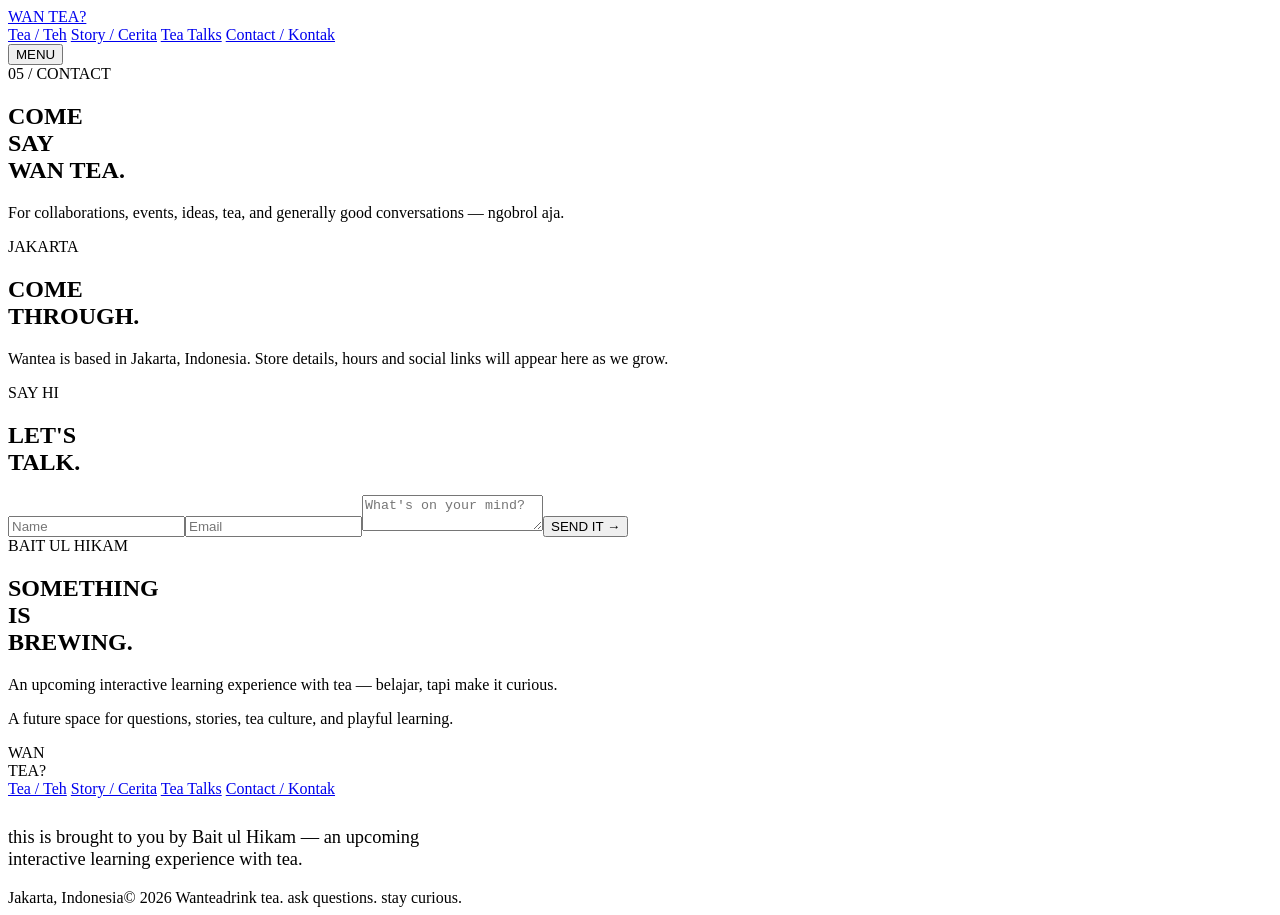
==== contact/index.html @ e5f5a1b1 "Add files via upload v0.3 wanteea.id" ====
<!doctype html>
<html lang="id">
<head>
<meta charset="utf-8"><meta name="viewport" content="width=device-width,initial-scale=1">
<title>Contact — Wantea</title>
<meta name="description" content="Wantea — a playful Jakarta tea universe.">
<link rel="stylesheet" href="assets/style.css">
</head>
<body>
<nav class="nav">
  <a class="brand" href="index.html">WAN TEA?</a>
  <div class="navlinks">
    <a href="menu/">Tea / Teh</a>
    <a href="story/">Story / Cerita</a>
    <a href="experiences/">Tea Talks</a>
    <a href="contact/">Contact / Kontak</a>
  </div>
  <button class="menu-btn">MENU</button>
</nav>
<main>
<section class="page-hero">
 <div class="kicker">05 / CONTACT</div>
 <h1>COME<br>SAY<br>WAN TEA.</h1>
 <p>For collaborations, events, ideas, tea, and generally good conversations — ngobrol aja.</p>
</section>
<section class="section">
 <div class="contact-grid">
  <div class="contact-box reveal"><div class="kicker">JAKARTA</div><h2>COME<br>THROUGH.</h2><p>Wantea is based in Jakarta, Indonesia. Store details, hours and social links will appear here as we grow.</p></div>
  <div class="contact-box reveal"><div class="kicker">SAY HI</div><h2>LET'S<br>TALK.</h2><form class="form" onsubmit="event.preventDefault(); alert('Thanks! Connect your preferred email/form backend before launch.');"><input placeholder="Name" required><input type="email" placeholder="Email" required><textarea placeholder="What's on your mind?"></textarea><button class="cta" type="submit">SEND IT →</button></form></div>
 </div>
</section>
<section class="section red"><div class="intro-grid reveal"><div><div class="kicker">BAIT UL HIKAM</div><h2 class="section-title">SOMETHING<br>IS<br>BREWING.</h2></div><div><p class="big-copy">An upcoming interactive learning experience with tea — belajar, tapi make it curious.</p><p class="small-copy">A future space for questions, stories, tea culture, and playful learning.</p></div></div></section>
</main>
<footer class="footer">
  <div class="footer-top">
    <div class="footer-logo">WAN<br>TEA?</div>
    <div>
      <div class="footer-links">
        <a href="menu/">Tea / Teh</a>
        <a href="story/">Story / Cerita</a>
        <a href="experiences/">Tea Talks</a>
        <a href="contact/">Contact / Kontak</a>
      </div>
      <p style="max-width:420px;font-size:1.15rem;line-height:1.2;margin-top:28px"
        >this is brought to you by Bait ul Hikam — an upcoming interactive learning experience with tea.</p>
    </div>
  </div>
  <div class="footer-note"><span>Jakarta, Indonesia</span><span>© 2026 Wantea</span><span>drink tea. ask questions. stay curious.</span></div>
</footer>
<script src="assets/main.js"></script></body></html>
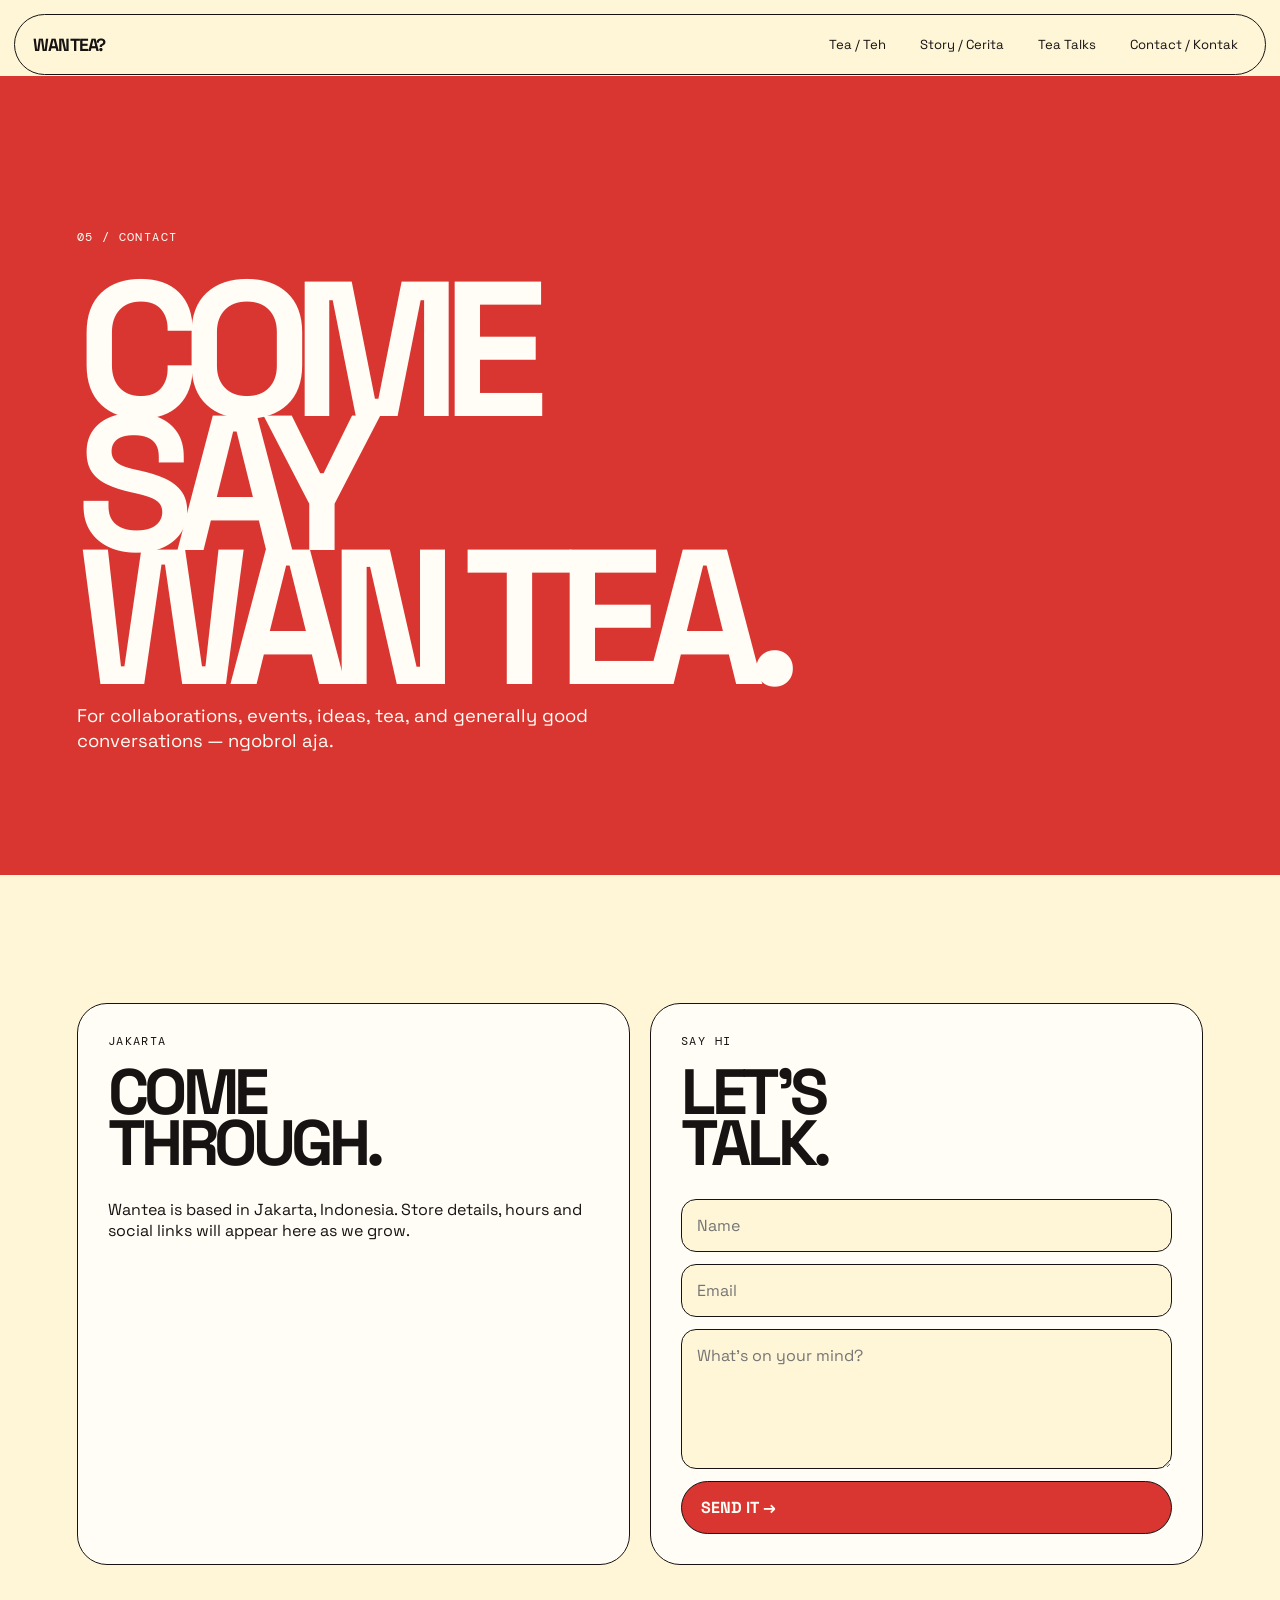
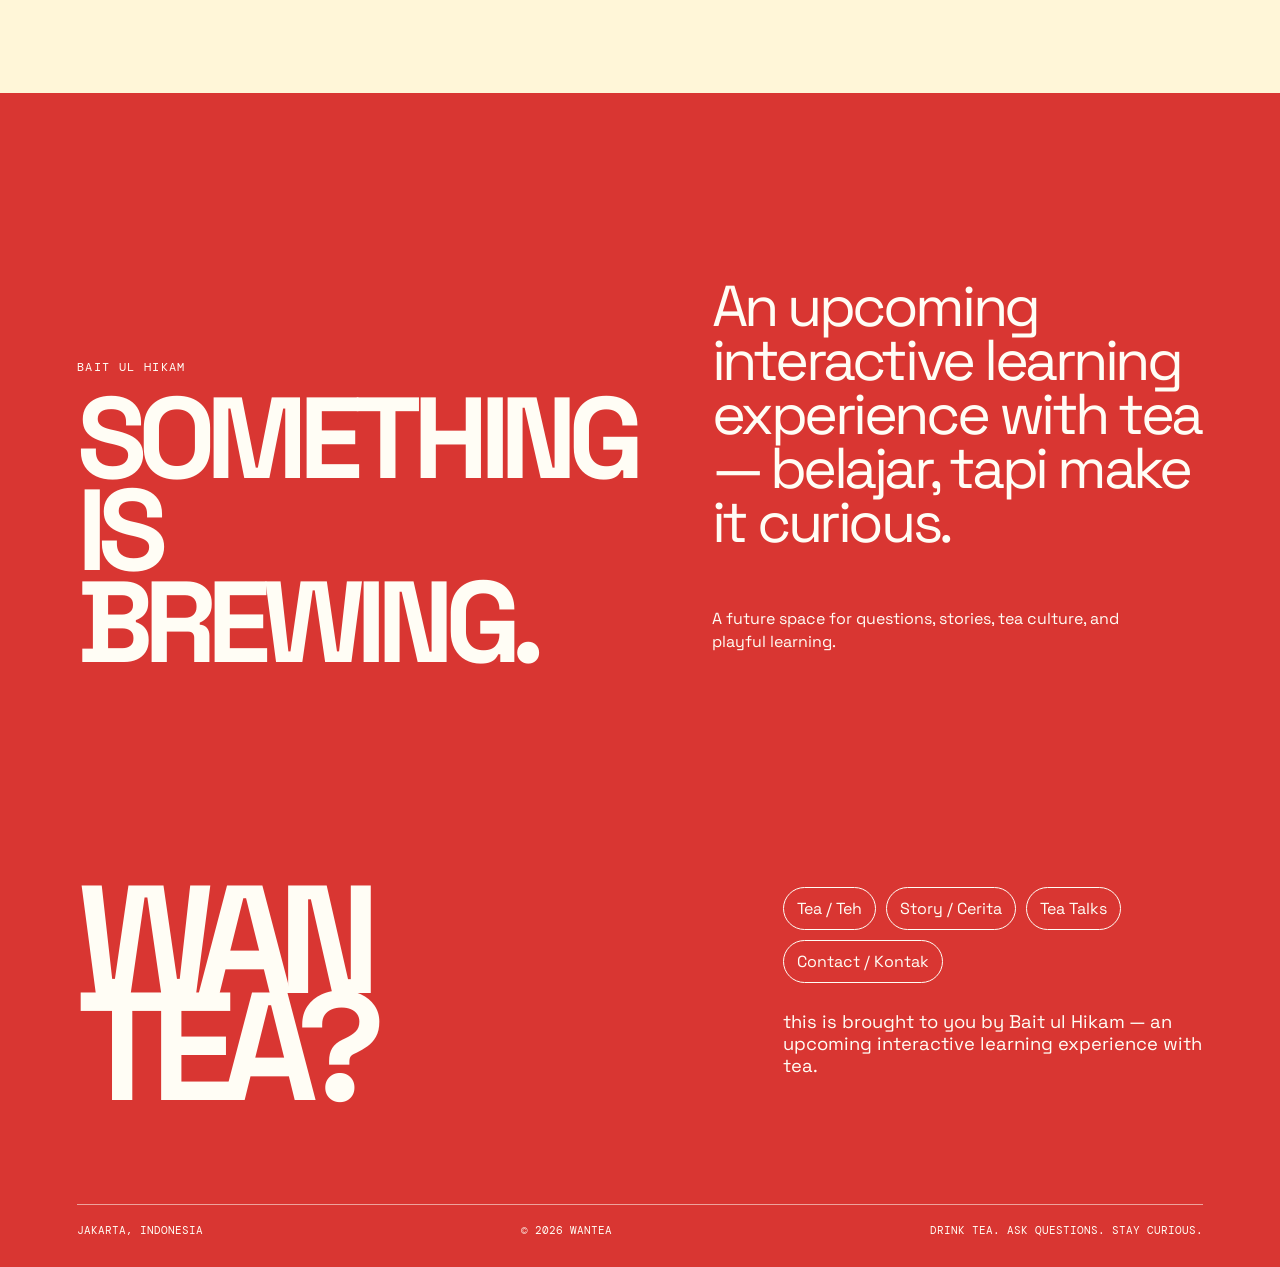
==== commit 30a5eac4: "Add files via upload v0.4 wantea.id" ====
--- a/contact/index.html
+++ b/contact/index.html
@@ -4,16 +4,16 @@
 <meta charset="utf-8"><meta name="viewport" content="width=device-width,initial-scale=1">
 <title>Contact — Wantea</title>
 <meta name="description" content="Wantea — a playful Jakarta tea universe.">
-<link rel="stylesheet" href="assets/style.css">
+<link rel="stylesheet" href="../assets/style.css">
 </head>
 <body>
 <nav class="nav">
   <a class="brand" href="index.html">WAN TEA?</a>
   <div class="navlinks">
-    <a href="menu/">Tea / Teh</a>
-    <a href="story/">Story / Cerita</a>
-    <a href="experiences/">Tea Talks</a>
-    <a href="contact/">Contact / Kontak</a>
+    <a href="../menu/">Tea / Teh</a>
+    <a href="../story/">Story / Cerita</a>
+    <a href="../experiences/">Tea Talks</a>
+    <a href="../contact/">Contact / Kontak</a>
   </div>
   <button class="menu-btn">MENU</button>
 </nav>
@@ -36,10 +36,10 @@
     <div class="footer-logo">WAN<br>TEA?</div>
     <div>
       <div class="footer-links">
-        <a href="menu/">Tea / Teh</a>
-        <a href="story/">Story / Cerita</a>
-        <a href="experiences/">Tea Talks</a>
-        <a href="contact/">Contact / Kontak</a>
+        <a href="../menu/">Tea / Teh</a>
+        <a href="../story/">Story / Cerita</a>
+        <a href="../experiences/">Tea Talks</a>
+        <a href="../contact/">Contact / Kontak</a>
       </div>
       <p style="max-width:420px;font-size:1.15rem;line-height:1.2;margin-top:28px"
         >this is brought to you by Bait ul Hikam — an upcoming interactive learning experience with tea.</p>
@@ -47,4 +47,4 @@
   </div>
   <div class="footer-note"><span>Jakarta, Indonesia</span><span>© 2026 Wantea</span><span>drink tea. ask questions. stay curious.</span></div>
 </footer>
-<script src="assets/main.js"></script></body></html>+<script src="../assets/main.js"></script></body></html>
--- a/assets/style.css
+++ b/assets/style.css
@@ -0,0 +1,175 @@
+
+@import url('https://fonts.googleapis.com/css2?family=DM+Mono:wght@400;500&family=Space+Grotesk:wght@400;500;600;700&display=swap');
+
+:root{
+  --red:#d93632; --red2:#a91f24; --cream:#fff6d8; --paper:#fffdf5;
+  --ink:#171313; --pink:#f39bc2; --blue:#164f9d; --line:#171313;
+  --radius:26px; --shadow:0 18px 50px rgba(23,19,19,.10);
+}
+*{box-sizing:border-box}
+html{scroll-behavior:smooth}
+body{margin:0;background:var(--cream);color:var(--ink);font-family:"Space Grotesk",system-ui,sans-serif;overflow-x:hidden}
+a{color:inherit;text-decoration:none}
+button{font:inherit}
+img{max-width:100%;display:block}
+::selection{background:var(--ink);color:var(--cream)}
+.nav{position:fixed;z-index:50;top:14px;left:14px;right:14px;display:flex;align-items:center;justify-content:space-between;padding:12px 14px 12px 18px;border:1.5px solid var(--ink);border-radius:999px;background:rgba(255,246,216,.88);backdrop-filter:blur(14px)}
+.brand{font-weight:700;letter-spacing:-.07em;font-size:1.1rem}
+.navlinks{display:flex;gap:8px;align-items:center}
+.navlinks a,.lang{padding:9px 13px;border-radius:999px;font-size:.82rem}
+.navlinks a:hover{background:var(--ink);color:var(--cream)}
+.lang{border:1px solid var(--ink);background:transparent;cursor:pointer}
+.menu-btn{display:none;border:1px solid var(--ink);background:transparent;border-radius:999px;padding:9px 13px;cursor:pointer}
+main{padding-top:76px}
+.hero{min-height:92vh;display:grid;grid-template-columns:1.05fr .95fr;align-items:center;padding:7vw 6vw 5vw;position:relative;overflow:hidden}
+.hero-copy{position:relative;z-index:2}
+.kicker{font-family:"DM Mono",monospace;font-size:.72rem;text-transform:uppercase;letter-spacing:.12em;margin-bottom:18px}
+.hero h1{font-size:clamp(5rem,13vw,13rem);line-height:.76;letter-spacing:-.095em;margin:0;max-width:7ch}
+.hero h1 span{display:block}
+.hero h1 .pink{color:var(--pink)}
+.hero-sub{font-size:clamp(1.05rem,1.7vw,1.45rem);line-height:1.1;max-width:440px;margin:35px 0}
+.cta{display:inline-flex;align-items:center;gap:12px;border:1.5px solid var(--ink);background:var(--red);color:var(--paper);padding:15px 19px;border-radius:999px;font-weight:700;transition:.2s transform,.2s background}
+.cta:hover{transform:translateY(-3px);background:var(--ink)}
+.cta.alt{background:transparent;color:var(--ink)}
+.hero-art{position:relative;min-height:620px;display:grid;place-items:center}
+.blob{position:absolute;width:min(38vw,520px);aspect-ratio:1;background:var(--red);border-radius:42% 58% 51% 49% / 45% 41% 59% 55%;transform:rotate(-9deg)}
+.blob2{position:absolute;width:min(25vw,340px);aspect-ratio:1;background:var(--pink);border-radius:48% 52% 43% 57%;transform:translate(150px,100px) rotate(13deg)}
+.logo-character{position:relative;width:min(30vw,390px);filter:drop-shadow(0 22px 30px rgba(23,19,19,.16));animation:float 4s ease-in-out infinite}
+@keyframes float{50%{transform:translateY(-12px) rotate(1deg)}}
+.sticker{position:absolute;background:var(--cream);border:2px solid var(--ink);padding:13px 18px;border-radius:50%;font-weight:700;transform:rotate(-9deg);right:3%;top:18%;box-shadow:var(--shadow)}
+.marquee{background:var(--red);color:var(--paper);border-block:1.5px solid var(--ink);overflow:hidden;white-space:nowrap}
+.marquee-track{display:inline-flex;gap:50px;padding:16px 0;animation:marquee 22s linear infinite;font-size:clamp(1.5rem,3vw,3rem);font-weight:700;letter-spacing:-.05em}
+@keyframes marquee{to{transform:translateX(-50%)}}
+.section{padding:10vw 6vw;position:relative}
+.section.red{background:var(--red);color:var(--paper)}
+.section.paper{background:var(--paper)}
+.section-title{font-size:clamp(3.5rem,9vw,9rem);line-height:.8;letter-spacing:-.08em;margin:0;max-width:100%;overflow-wrap:break-word}
+.section-title .outline{-webkit-text-stroke:1.5px currentColor;color:transparent}
+.intro-grid{display:grid;grid-template-columns:1fr 1fr;gap:6vw;align-items:end}
+.big-copy{font-size:clamp(2rem,4.5vw,5rem);line-height:.94;letter-spacing:-.06em}
+.small-copy{font-size:1rem;line-height:1.45;max-width:440px}
+.cards{display:grid;grid-template-columns:repeat(3,1fr);gap:16px}
+.card{border:1.5px solid var(--ink);border-radius:var(--radius);padding:22px;min-height:360px;display:flex;flex-direction:column;justify-content:space-between;overflow:hidden;position:relative;background:var(--paper);transition:.25s transform,.25s background}
+.card:hover{transform:rotate(-1deg) translateY(-6px);background:var(--pink)}
+.card .num{font-family:"DM Mono",monospace;font-size:.75rem}
+.card h3{font-size:clamp(2rem,4vw,4rem);letter-spacing:-.07em;line-height:.82;margin:0}
+.card p{max-width:300px;line-height:1.35}
+.product-art{height:160px;border:1.5px solid var(--ink);border-radius:20px;background:var(--cream);display:grid;place-items:center;position:relative;overflow:hidden}
+.product-art:before{content:"";width:95px;height:120px;background:var(--red);border:1.5px solid var(--ink);border-radius:18px 18px 35px 35px;transform:rotate(7deg);position:absolute}
+.product-art:after{content:"WAN TEA?";z-index:1;color:var(--cream);font-weight:700;transform:rotate(-5deg)}
+.tape{display:inline-block;background:var(--ink);color:var(--cream);padding:8px 12px;font-family:"DM Mono",monospace;font-size:.72rem;transform:rotate(-2deg)}
+.chaos{display:grid;grid-template-columns:1fr 1.3fr 1fr;gap:18px;align-items:stretch}
+.chaos > *{min-height:440px}
+.poster{background:var(--pink);border:1.5px solid var(--ink);border-radius:32px;padding:30px;display:flex;flex-direction:column;justify-content:space-between;transform:rotate(-2deg)}
+.poster h3{font-size:clamp(3rem,7vw,7rem);line-height:.72;letter-spacing:-.09em;margin:0}
+.poster small{font-family:"DM Mono",monospace}
+.quote{background:var(--red);color:var(--paper);border:1.5px solid var(--ink);border-radius:32px;padding:40px;display:flex;align-items:center;justify-content:center;transform:rotate(2deg)}
+.quote p{font-size:clamp(2.5rem,6vw,6rem);line-height:.82;letter-spacing:-.08em;margin:0}
+.character-panel{border:1.5px solid var(--ink);border-radius:32px;background:var(--paper);display:grid;place-items:center;overflow:hidden}
+.character-panel img{width:75%;transform:rotate(4deg)}
+.teatalk{display:grid;grid-template-columns:minmax(0,1fr) minmax(0,1fr);gap:clamp(28px,6vw,90px);align-items:start}
+.teatalk > div{min-width:0}
+.teatalk > div:last-child{padding-top:clamp(28px,7vw,110px)}
+.article{border-top:1.5px solid var(--ink);padding:22px 0;display:grid;grid-template-columns:80px 1fr auto;gap:20px;align-items:start}
+.article:first-child{border-top:0}
+.article .index{font-family:"DM Mono",monospace}
+.article h3{margin:0;min-width:0;font-size:clamp(1.8rem,3vw,3.5rem);letter-spacing:-.06em;overflow-wrap:break-word}
+.article p{margin:8px 0 0;line-height:1.35}
+.article a{font-weight:700}
+.hikam{min-height:75vh;display:grid;place-items:center;text-align:center;background:var(--ink);color:var(--cream);padding:10vw 6vw;position:relative;overflow:hidden}
+.hikam:before,.hikam:after{content:"";position:absolute;width:30vw;height:30vw;border:1px solid rgba(255,246,216,.3);border-radius:50%}
+.hikam:before{left:-12vw;top:-8vw}.hikam:after{right:-12vw;bottom:-12vw}
+.hikam h2{font-size:clamp(4rem,12vw,13rem);line-height:.74;letter-spacing:-.1em;margin:20px 0}
+.hikam p{font-size:clamp(1rem,2vw,1.5rem);max-width:580px;margin:auto;line-height:1.3}
+.footer{background:var(--red);color:var(--paper);padding:7vw 6vw 30px}
+.footer-top{display:flex;justify-content:space-between;gap:30px;align-items:flex-start}
+.footer-logo{font-size:clamp(4rem,12vw,12rem);line-height:.7;letter-spacing:-.1em;font-weight:700}
+.footer-links{display:flex;gap:10px;flex-wrap:wrap;max-width:420px}
+.footer-links a{border:1px solid var(--paper);border-radius:999px;padding:10px 13px}
+.footer-note{margin-top:8vw;border-top:1px solid rgba(255,253,245,.55);padding-top:18px;display:flex;justify-content:space-between;gap:20px;font-family:"DM Mono",monospace;font-size:.68rem;text-transform:uppercase}
+.page-hero{padding:12vw 6vw 8vw;background:var(--red);color:var(--paper);min-height:60vh;display:flex;flex-direction:column;justify-content:end}
+.page-hero h1{font-size:clamp(5rem,15vw,15rem);line-height:.7;letter-spacing:-.1em;margin:20px 0 0}
+.page-hero p{max-width:600px;font-size:1.15rem;line-height:1.35}
+.menu-grid{display:grid;grid-template-columns:repeat(2,1fr);gap:20px}
+.menu-item{border:1.5px solid var(--ink);border-radius:30px;padding:24px;background:var(--paper);min-height:430px;display:flex;flex-direction:column;justify-content:space-between}
+.menu-item:nth-child(2n){transform:translateY(45px);background:var(--pink)}
+.menu-item h2{font-size:clamp(3rem,6vw,6rem);letter-spacing:-.08em;line-height:.75;margin:0}
+.menu-item .meta{display:flex;justify-content:space-between;font-family:"DM Mono",monospace;font-size:.72rem}
+.menu-item .note{font-size:1.1rem;max-width:390px}
+.contact-grid{display:grid;grid-template-columns:1fr 1fr;gap:20px}
+.contact-box{border:1.5px solid var(--ink);border-radius:30px;padding:30px;background:var(--paper);min-height:320px}
+.contact-box h2{font-size:clamp(2.5rem,5vw,5rem);letter-spacing:-.07em;line-height:.8;margin:0 0 30px}
+.form{display:grid;gap:12px}
+input,textarea{width:100%;border:1.5px solid var(--ink);background:var(--cream);padding:15px;border-radius:15px;font:inherit}
+textarea{min-height:140px;resize:vertical}
+.lang-hide{display:none}
+.reveal{opacity:0;transform:translateY(30px);transition:opacity .7s ease,transform .7s ease}
+.reveal.visible{opacity:1;transform:none}
+@media(max-width:850px){
+ .navlinks{display:none}.menu-btn{display:block}
+ .nav.open .navlinks{display:flex;position:absolute;top:64px;left:0;right:0;background:var(--cream);border:1.5px solid var(--ink);border-radius:24px;padding:10px;flex-direction:column;align-items:stretch}
+ .nav.open .navlinks a{text-align:center}
+ .hero{grid-template-columns:1fr;padding:15vw 6vw 8vw}.hero-art{min-height:420px}.blob{width:72vw}.blob2{width:48vw}.logo-character{width:58vw}
+ .hero h1{font-size:clamp(4.6rem,19vw,9rem)}
+ .intro-grid,.teatalk,.contact-grid{grid-template-columns:1fr}
+ .teatalk > div:last-child{padding-top:0}
+ .cards,.menu-grid{grid-template-columns:1fr}
+ .menu-item:nth-child(2n){transform:none}
+ .chaos{grid-template-columns:1fr}.chaos > *{min-height:330px}
+ .footer-top{flex-direction:column}.footer-note{flex-direction:column}
+}
+@media(prefers-reduced-motion:reduce){*{scroll-behavior:auto!important;animation:none!important;transition:none!important}}
+
+
+/* Wantea v4 — mixed-language editorial system + responsive safety */
+.navlinks a{white-space:nowrap}
+.teatalk{grid-template-columns:minmax(0,.92fr) minmax(320px,1.08fr)}
+.teatalk > div:first-child{min-width:0;padding-right:clamp(0px,2vw,28px)}
+.teatalk > div:last-child{padding-top:clamp(16px,5vw,72px);min-width:0}
+.teatalk .section-title{font-size:clamp(3rem,7.4vw,8rem);max-width:8.2ch}
+.article{grid-template-columns:52px minmax(0,1fr) auto}
+.article h3{max-width:100%;overflow-wrap:anywhere;word-break:normal}
+.article p{max-width:46ch}
+.size-grid{display:grid;grid-template-columns:repeat(3,minmax(0,1fr));gap:20px;align-items:start}
+.size-grid .menu-item{min-height:470px}
+.size-grid .menu-item:nth-child(2){transform:translateY(34px)}
+.product-art{display:flex;align-items:center;justify-content:center}
+.product-art span{position:relative;z-index:2;color:var(--cream);font-weight:700;line-height:.82;text-align:center;letter-spacing:-.05em}
+.product-art:before{width:clamp(70px,8vw,105px);height:clamp(105px,12vw,145px)}
+.bottle-medium:before{height:135px;width:90px}
+.bottle-large:before{height:145px;width:100px}
+.menu-intro{padding-bottom:5vw}
+.tea-products{padding-top:5vw}
+@media(max-width:1050px){
+ .navlinks a{font-size:.75rem;padding-inline:9px}
+ .teatalk{grid-template-columns:minmax(0,.85fr) minmax(300px,1.15fr);gap:4vw}
+ .teatalk .section-title{font-size:clamp(3rem,7vw,6rem)}
+ .size-grid{grid-template-columns:1fr 1fr}
+ .size-grid .menu-item:nth-child(2){transform:none}
+ .size-grid .menu-item:last-child{grid-column:1/-1}
+}
+@media(max-width:850px){
+ .teatalk{grid-template-columns:1fr;gap:36px}
+ .teatalk > div:last-child{padding-top:0}
+ .teatalk .section-title{max-width:none;font-size:clamp(3.5rem,15vw,7rem)}
+ .article{grid-template-columns:44px minmax(0,1fr) auto;gap:12px}
+ .article h3{font-size:clamp(1.55rem,6vw,2.6rem);line-height:.9}
+ .article p{font-size:.95rem}
+ .size-grid{grid-template-columns:1fr}
+ .size-grid .menu-item:last-child{grid-column:auto}
+ .size-grid .menu-item{min-height:400px}
+ .product-art:before{width:82px;height:118px}
+}
+@media(max-width:520px){
+ .nav{top:9px;left:9px;right:9px}
+ main{padding-top:66px}
+ .section{padding:18vw 6vw}
+ .page-hero{padding:25vw 6vw 14vw;min-height:56vh}
+ .page-hero h1{font-size:clamp(4.5rem,22vw,7rem);line-height:.72;overflow-wrap:break-word}
+ .page-hero p{font-size:1rem;max-width:38ch}
+ .article{grid-template-columns:34px minmax(0,1fr);padding:20px 0}
+ .article > span{grid-column:2;margin-top:2px;font-family:"DM Mono",monospace;font-size:.7rem}
+ .teatalk .section-title{font-size:clamp(3.1rem,16vw,5.4rem);line-height:.78}
+ .size-grid .menu-item{padding:20px;min-height:380px}
+ .footer{padding:15vw 6vw 25px}
+}
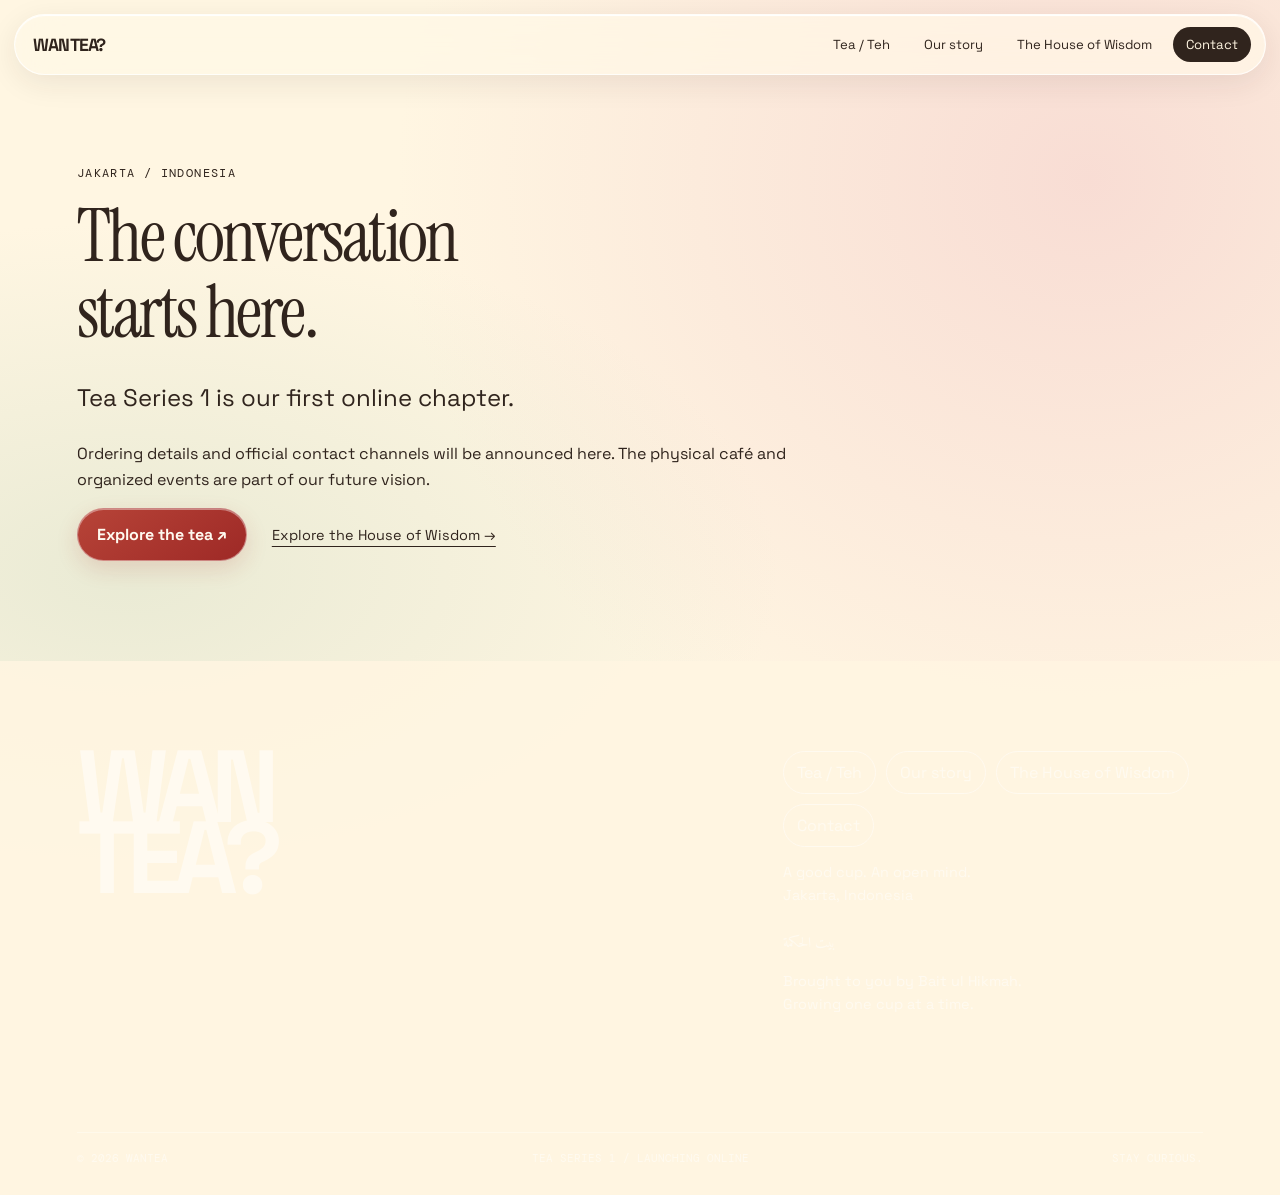
==== commit 71254d47: "update 1.0" ====
--- a/contact/index.html
+++ b/contact/index.html
@@ -1,50 +1 @@
-<!doctype html>
-<html lang="id">
-<head>
-<meta charset="utf-8"><meta name="viewport" content="width=device-width,initial-scale=1">
-<title>Contact — Wantea</title>
-<meta name="description" content="Wantea — a playful Jakarta tea universe.">
-<link rel="stylesheet" href="../assets/style.css">
-</head>
-<body>
-<nav class="nav">
-  <a class="brand" href="index.html">WAN TEA?</a>
-  <div class="navlinks">
-    <a href="../menu/">Tea / Teh</a>
-    <a href="../story/">Story / Cerita</a>
-    <a href="../experiences/">Tea Talks</a>
-    <a href="../contact/">Contact / Kontak</a>
-  </div>
-  <button class="menu-btn">MENU</button>
-</nav>
-<main>
-<section class="page-hero">
- <div class="kicker">05 / CONTACT</div>
- <h1>COME<br>SAY<br>WAN TEA.</h1>
- <p>For collaborations, events, ideas, tea, and generally good conversations — ngobrol aja.</p>
-</section>
-<section class="section">
- <div class="contact-grid">
-  <div class="contact-box reveal"><div class="kicker">JAKARTA</div><h2>COME<br>THROUGH.</h2><p>Wantea is based in Jakarta, Indonesia. Store details, hours and social links will appear here as we grow.</p></div>
-  <div class="contact-box reveal"><div class="kicker">SAY HI</div><h2>LET'S<br>TALK.</h2><form class="form" onsubmit="event.preventDefault(); alert('Thanks! Connect your preferred email/form backend before launch.');"><input placeholder="Name" required><input type="email" placeholder="Email" required><textarea placeholder="What's on your mind?"></textarea><button class="cta" type="submit">SEND IT →</button></form></div>
- </div>
-</section>
-<section class="section red"><div class="intro-grid reveal"><div><div class="kicker">BAIT UL HIKAM</div><h2 class="section-title">SOMETHING<br>IS<br>BREWING.</h2></div><div><p class="big-copy">An upcoming interactive learning experience with tea — belajar, tapi make it curious.</p><p class="small-copy">A future space for questions, stories, tea culture, and playful learning.</p></div></div></section>
-</main>
-<footer class="footer">
-  <div class="footer-top">
-    <div class="footer-logo">WAN<br>TEA?</div>
-    <div>
-      <div class="footer-links">
-        <a href="../menu/">Tea / Teh</a>
-        <a href="../story/">Story / Cerita</a>
-        <a href="../experiences/">Tea Talks</a>
-        <a href="../contact/">Contact / Kontak</a>
-      </div>
-      <p style="max-width:420px;font-size:1.15rem;line-height:1.2;margin-top:28px"
-        >this is brought to you by Bait ul Hikam — an upcoming interactive learning experience with tea.</p>
-    </div>
-  </div>
-  <div class="footer-note"><span>Jakarta, Indonesia</span><span>© 2026 Wantea</span><span>drink tea. ask questions. stay curious.</span></div>
-</footer>
-<script src="../assets/main.js"></script></body></html>+<!doctype html><html lang="en"><head><meta charset="utf-8"><meta name="viewport" content="width=device-width,initial-scale=1"><title>Stay in the conversation — Wantea</title><meta name="description" content="Thoughtfully crafted tea from Jakarta. Discover Tea Series 1 and our vision for Bait ul Hikmah, a future café for curiosity and conversation."><meta name="theme-color" content="#fff6d8"><link rel="stylesheet" href="../assets/style.css"><link rel="stylesheet" href="../assets/evolution.css"><link rel="stylesheet" href="../assets/glass.css"></head><body><a class="skip" href="#main">Skip to content</a><nav class="nav" aria-label="Main navigation"><a class="brand" href="../">WAN TEA?</a><div class="navlinks" id="navigation"><a href="../menu/">Tea / Teh</a><a href="../story/">Our story</a><a href="../experiences/">The House of Wisdom</a><a href="../contact/">Contact</a></div><button class="menu-btn" aria-expanded="false" aria-controls="navigation">MENU</button></nav><main id="main"><section class="section story-opening"><div class="kicker">JAKARTA / INDONESIA</div><h1 class="editorial-title">The conversation<br>starts here.</h1><p class="lead">Tea Series 1 is our first online chapter.</p><p>Ordering details and official contact channels will be announced here. The physical café and organized events are part of our future vision.</p><a class="cta" href="../menu/">Explore the tea ↗</a><a class="text-link" href="../experiences/">Explore the House of Wisdom →</a></section></main><footer class="footer"><div class="footer-top"><a class="footer-logo" href="../">WAN<br>TEA?</a><div><div class="footer-links"><a href="../menu/">Tea / Teh</a><a href="../story/">Our story</a><a href="../experiences/">The House of Wisdom</a><a href="../contact/">Contact</a></div><p>A good cup. An open mind.<br>Jakarta, Indonesia</p><p class="footer-arabic" lang="ar" dir="rtl">بيت الحكمة</p><p>Brought to you by Bait ul Hikmah.<br>Growing one cup at a time.</p></div></div><div class="footer-note"><span>© 2026 Wantea</span><span>Tea Series 1 / launching online</span><span>Stay curious.</span></div></footer><script src="../assets/main.js"></script></body></html>
--- a/assets/style.css
+++ b/assets/style.css
@@ -173,3 +173,141 @@
  .size-grid .menu-item{padding:20px;min-height:380px}
  .footer{padding:15vw 6vw 25px}
 }
+
+
+/* Wantea menu v2 — focused product system */
+.menu-hero {
+  min-height: 78vh;
+}
+.menu-hero > p {
+  max-width: 680px;
+}
+.section-heading-row {
+  display: flex;
+  justify-content: space-between;
+  align-items: end;
+  gap: 40px;
+  margin-bottom: 34px;
+}
+.section-heading-row .small-copy {
+  max-width: 430px;
+  margin: 0;
+}
+.oolong-story .cream-outline {
+  color: transparent;
+  -webkit-text-stroke: 1.5px var(--cream);
+}
+.karak-coming {
+  background: var(--cream);
+}
+.karak-card {
+  position: relative;
+  display: grid;
+  grid-template-columns: 1.1fr .9fr;
+  gap: clamp(30px, 6vw, 90px);
+  padding: clamp(28px, 6vw, 80px);
+  border: 1.5px solid var(--ink);
+  background: var(--pink);
+  overflow: hidden;
+}
+.karak-mark {
+  font-family: "Space Grotesk", sans-serif;
+  font-size: clamp(4rem, 10vw, 10rem);
+  font-weight: 800;
+  line-height: .78;
+  letter-spacing: -.08em;
+  transform: rotate(-3deg);
+}
+.karak-mark span {
+  font-family: "DM Mono", monospace;
+  font-size: .23em;
+  letter-spacing: .04em;
+}
+.karak-copy {
+  align-self: center;
+  max-width: 560px;
+}
+.karak-stamp {
+  position: absolute;
+  right: 4%;
+  bottom: 5%;
+  border: 1.5px solid var(--ink);
+  border-radius: 50%;
+  width: 112px;
+  height: 112px;
+  display: grid;
+  place-items: center;
+  text-align: center;
+  font: 700 .7rem/1.05 "DM Mono", monospace;
+  transform: rotate(8deg);
+}
+@media (max-width: 760px) {
+  .section-heading-row {
+    display: block;
+  }
+  .section-heading-row .small-copy {
+    margin-top: 18px;
+  }
+  .karak-card {
+    grid-template-columns: 1fr;
+    gap: 42px;
+    padding: 28px 22px 120px;
+  }
+  .karak-mark {
+    font-size: clamp(4.2rem, 20vw, 7rem);
+  }
+  .karak-stamp {
+    width: 88px;
+    height: 88px;
+    right: 20px;
+    bottom: 20px;
+  }
+}
+
+
+/* Wantea Menu — product-card breathing room
+   Scoped to the Menu page's size cards only. */
+.size-grid .menu-item {
+  padding: clamp(26px, 2.4vw, 36px);
+}
+.size-grid .menu-item .product-art {
+  margin-top: 18px;
+  margin-bottom: 0;
+}
+.size-grid .menu-item > div:last-child {
+  padding-top: clamp(28px, 3vw, 44px);
+}
+.size-grid .menu-item h2 {
+  margin-bottom: 18px;
+}
+.size-grid .menu-item .note {
+  margin-bottom: 0;
+}
+
+@media (max-width: 850px) {
+  .size-grid .menu-item {
+    padding: 26px;
+  }
+  .size-grid .menu-item .product-art {
+    margin-top: 16px;
+  }
+  .size-grid .menu-item > div:last-child {
+    padding-top: 34px;
+  }
+}
+
+@media (max-width: 520px) {
+  .size-grid .menu-item {
+    padding: 26px 24px 32px;
+    min-height: 420px;
+  }
+  .size-grid .menu-item .product-art {
+    margin-top: 18px;
+  }
+  .size-grid .menu-item > div:last-child {
+    padding-top: 38px;
+  }
+  .size-grid .menu-item h2 {
+    margin-bottom: 18px;
+  }
+}
--- a/assets/evolution.css
+++ b/assets/evolution.css
@@ -0,0 +1,6 @@
+@import url('https://fonts.googleapis.com/css2?family=Amiri:wght@400;700&family=Instrument+Serif:ital@0;1&display=swap');
+:root{--red:#ad302b;--pink:#eeb5c1;--cream:#fff6e2;--paper:#fffaf0;--ink:#30241d}p{line-height:1.6}.reveal{opacity:1;transform:none}.skip{position:fixed;top:-80px;left:20px;z-index:100;background:var(--ink);color:white;padding:16px}.skip:focus{top:10px}a:focus-visible,button:focus-visible{outline:3px solid #286f70;outline-offset:5px}button{cursor:pointer}.navlinks a[aria-current=page]{background:var(--ink);color:var(--cream)}.new-hero{padding:45px 6vw 0}.hero-caption,.hero-foot,.art-caption,.art-note,.orbit-label,.chapter-list article>span{font-family:'DM Mono',monospace;font-size:.7rem;letter-spacing:.07em}.hero-caption{display:flex;align-items:center;gap:10px}.live-dot{width:7px;height:7px;border-radius:50%;background:var(--red)}.hero-layout{display:grid;grid-template-columns:1.2fr 1fr;gap:20px;align-items:center;padding:50px 0}.hero-layout h1{font-family:'Instrument Serif',Georgia,serif;font-size:clamp(4rem,7.6vw,8.5rem);font-weight:400;line-height:.98;letter-spacing:-.045em;margin:0}.hero-layout h1 em{color:var(--red)}.hero-layout p{font-size:1.1rem;margin:30px 0}.hero-actions{display:flex;align-items:center;gap:24px;flex-wrap:wrap}.text-link{display:inline-block;text-decoration:underline;text-underline-offset:6px;font-size:.9rem;padding:15px 0}.new-art{position:relative;min-height:470px;display:grid;place-items:center;background:#efbac1;border-radius:48% 48% 3px 3px;overflow:hidden}.new-art img{width:65%;position:relative;filter:drop-shadow(0 20px 20px #8f322521);animation:float 7s ease-in-out infinite}.art-ring{position:absolute;width:85%;aspect-ratio:1;border:1px solid #ad302b77;border-radius:50%}.art-ring:after{content:'';position:absolute;inset:20px;border:1px solid #ad302b44;border-radius:50%}.art-note{position:absolute;top:18%;left:10%;transform:rotate(-12deg);line-height:1.5;color:#76251f}.art-caption{position:absolute;bottom:25px}.hero-foot{display:flex;justify-content:space-between;gap:16px;padding:25px 0;border-top:1px solid #30241d40}.ribbon{background:var(--red);color:var(--cream);padding:23px 5vw;font-size:clamp(1rem,2.4vw,2.5rem);font-weight:600;display:flex;justify-content:space-between;gap:18px;flex-wrap:wrap}.ribbon span{font-family:'Instrument Serif',Georgia,serif;font-style:italic;font-weight:400}.section{padding:90px 6vw}.editorial-title{font-family:'Instrument Serif',Georgia,serif;font-weight:400;font-size:clamp(3.1rem,5.7vw,6rem);line-height:1.04;letter-spacing:-.035em;margin:16px 0 28px}.pour-section{display:grid;grid-template-columns:1fr 1fr;gap:7vw;align-items:center}.pour-section p{max-width:490px}.size-buttons,.topic-buttons{display:flex;gap:10px;flex-wrap:wrap;margin:28px 0}.size-buttons button,.topic-buttons button{border:1px solid #30241d77;border-radius:99px;padding:12px 23px;background:transparent;color:inherit}.size-buttons button[aria-pressed=true],.topic-buttons button[aria-pressed=true]{background:var(--ink);color:var(--cream)}.pour-visual{min-height:460px;background:#eadfc6;display:flex;flex-direction:column;align-items:center;justify-content:space-between;padding:30px;border-radius:3px;overflow:hidden}.tea-bottle{height:290px;width:140px;border-radius:30px 30px 22px 22px;background:linear-gradient(90deg,#6d3013,#b56c2a 45%,#7f3918);position:relative;box-shadow:14px 20px 25px #30241d24;display:flex;align-items:center;transform:rotate(-7deg);transition:width .4s}.tea-bottle:before{content:'';position:absolute;top:-12px;left:20%;width:60%;height:22px;border-radius:5px;background:repeating-linear-gradient(90deg,#30241d 0 3px,#504339 3px 5px)}.bottle-label{background:var(--cream);width:100%;padding:18px 8px;text-align:center;font-size:2.7rem;font-weight:700;line-height:.85;letter-spacing:-.07em}.bottle-label small,.bottle-label span{display:block;letter-spacing:0;font-family:'DM Mono',monospace;font-size:.6rem;line-height:1.5;margin-top:12px}.fine{font-size:.78rem;line-height:1.5;color:#64554b}.journey{border-top:1px solid #30241d30}.chapter-list{display:grid;grid-template-columns:repeat(3,1fr);gap:35px;margin-top:45px}.chapter-list article{border-top:1px solid #30241d77;padding-top:25px}.chapter-list h3{font-family:'Instrument Serif',Georgia,serif;font-size:2.4rem;font-weight:400;margin:22px 0 10px}.chapter-list p{font-size:.95rem;max-width:350px}.wisdom{background:#263f36;color:var(--cream);position:relative;overflow:hidden}.wisdom:before{content:'';position:absolute;border:1px solid #f0d7a525;inset:35px;pointer-events:none;border-radius:45% 45% 0 0}.wisdom .kicker{text-align:center}.arabic{font-family:'Amiri','Traditional Arabic',serif;font-size:clamp(4rem,13vw,12rem);text-align:center;line-height:1.7;margin:20px 0;color:#efd4a3;position:relative}.wisdom-bottom{display:grid;grid-template-columns:1fr 1fr;gap:6vw;position:relative}.wisdom h2{font-family:'Instrument Serif',Georgia,serif;font-size:clamp(2.5rem,4vw,4rem);font-weight:400;margin:0}.translation{font-style:italic}.wisdom-bottom p{max-width:520px}.question-space{background:#f1dfda}.question-panel{border-top:1px solid #30241d55;padding-top:28px;margin-top:40px;max-width:950px}.question-panel #question{font-family:'Instrument Serif',Georgia,serif;font-size:clamp(2.3rem,4.5vw,4.6rem);line-height:1.15;min-height:2.4em;margin:20px 0 30px}.story-opening{max-width:1050px;min-height:65vh}.story-opening>p{max-width:710px}.lead{font-size:1.5rem}.story-opening .cta{margin-right:25px}.footer-arabic{font-family:Amiri,serif;font-size:2.2rem;text-align:left;margin:25px 0 0}.footer p{font-size:.9rem}.footer-logo{font-size:clamp(4rem,8vw,8rem)}.page-hero h1{font-size:clamp(4rem,11vw,10rem)}.section-title{font-size:clamp(3rem,6vw,6rem);line-height:.95}.big-copy{font-size:clamp(2rem,3vw,3.5rem);line-height:1.15}.karak-mark{overflow-wrap:anywhere}
+@media(max-width:800px){.hero-layout,.pour-section,.wisdom-bottom{grid-template-columns:1fr}.hero-layout{padding:35px 0;gap:35px}.new-art{min-height:350px;max-width:500px;width:100%;justify-self:center}.new-art img{width:52%;max-height:300px;object-fit:contain}.hero-layout h1{font-size:clamp(3.3rem,11.5vw,6rem)}.hero-foot{font-size:.6rem;flex-wrap:wrap}.hero-foot>span:nth-child(2){display:none}.chapter-list{grid-template-columns:1fr;gap:25px}.chapter-list p{max-width:none}.section{padding:60px 6vw}.pour-visual{min-height:420px}.new-hero{padding-top:30px}.wisdom:before{inset:18px}.navlinks{display:none}.menu-btn{display:block}.nav.open .navlinks{display:flex;position:absolute;top:60px;left:0;right:0;flex-direction:column;align-items:stretch;background:var(--cream);border:1px solid var(--ink);border-radius:20px;padding:14px}.nav.open .navlinks a{padding:14px}.topic-buttons{gap:8px}.topic-buttons button{padding:10px 15px}.question-panel #question{min-height:3.5em}.ribbon{font-size:1.1rem}.arabic{font-size:clamp(3.8rem,17vw,8rem)}.footer-top{gap:30px}}
+@media(prefers-reduced-motion:reduce){html{scroll-behavior:auto}*,*:before,*:after{animation:none!important;transition:none!important}}
+.wisdom h1{font-family:"Instrument Serif",Georgia,serif;font-size:clamp(2.5rem,4vw,4rem);font-weight:400;margin:0}section[id]{scroll-margin-top:100px}
+.page-hero h1{line-height:1;letter-spacing:-.065em}.menu-hero{min-height:auto;padding:90px 6vw}.menu-hero p{line-height:1.6}
--- a/assets/glass.css
+++ b/assets/glass.css
@@ -0,0 +1,25 @@
+/* Translucent surfaces retain solid fallbacks and readable text contrast. */
+body{background:radial-gradient(ellipse at 85% 15%,#efbac16b,transparent 45%),radial-gradient(ellipse at 10% 48%,#c9d9c066,transparent 40%),#fff6e2}
+.nav,.pour-visual,.question-panel,.chapter-list article,.new-art,.size-buttons button,.topic-buttons button{border:1px solid #ffffffb3;box-shadow:inset 0 1px 0 #ffffffe6,inset 0 -1px 0 #ffffff38,0 14px 45px #49301d12}
+.nav{background:#fff8e9df;box-shadow:inset 0 1px 1px white,0 8px 30px #30241d16;border-color:#ffffffc9}
+.navlinks a{transition:background .2s,box-shadow .2s}.navlinks a:hover{background:#30241de6}
+.new-art{background:radial-gradient(ellipse at 15% 5%,#ffffffa6,transparent 65%),linear-gradient(140deg,#f4c7d1ab,#eed2bb66);border-radius:48% 48% 30px 30px}
+.pour-visual{border-radius:32px;background:radial-gradient(circle at 80% 25%,#ffffffcc,transparent 55%),linear-gradient(135deg,#f0d3b394,#eee4c980)}
+.question-space{background:linear-gradient(120deg,#eedbd5a6,#f8eedcc9)}
+.question-panel{background:#fffaf0c9;border-radius:28px;padding:32px;position:relative;overflow:hidden}
+.chapter-list article{padding:28px;border-radius:24px;background:#fffaf0b8}
+.size-buttons button,.topic-buttons button{background:#fffaf0d9;border-color:#fffaf0;color:#30241d;transition:background .2s,box-shadow .2s,transform .2s}
+.size-buttons button:hover,.topic-buttons button:hover{background:#ffffff;box-shadow:inset 0 1px 0 white,0 5px 15px #49301d1c;transform:translateY(-2px)}
+.size-buttons button[aria-pressed=true],.topic-buttons button[aria-pressed=true]{background:#49362feb;color:#fff6e2;border-color:#49362f;box-shadow:inset 0 1px 0 #ffffff40,0 6px 18px #30241d25}
+.cta{background:linear-gradient(145deg,#b74438,#9e2926);border:1px solid #ffffff66;box-shadow:inset 0 1px 0 #ffffff66,0 8px 22px #a52c2425}
+.cta.alt{background:#fffaf0d9;color:#30241d;border-color:#ffffff}
+.wisdom{background:radial-gradient(ellipse at 80% 20%,#55796580,transparent 60%),linear-gradient(130deg,#233d33,#304c40)}
+.wisdom-bottom{background:#ffffff0d;border:1px solid #ffffff2b;border-radius:24px;padding:30px;box-shadow:inset 0 1px 0 #ffffff20}
+.footer{background:#fff6e2e6}
+@supports ((backdrop-filter:blur(1px)) or (-webkit-backdrop-filter:blur(1px))){
+ .nav{background:#fff8e9b8;-webkit-backdrop-filter:blur(22px) saturate(150%);backdrop-filter:blur(22px) saturate(150%)}
+ .pour-visual,.question-panel,.chapter-list article,.new-art{-webkit-backdrop-filter:blur(16px) saturate(120%);backdrop-filter:blur(16px) saturate(120%)}
+ .question-panel{background:#fffaf09e}.chapter-list article{background:#fffaf080}
+}
+@media(max-width:800px){.nav.open .navlinks{background:#fff8e9f5;border:1px solid #ffffff;border-radius:24px;box-shadow:inset 0 1px 0 white,0 18px 40px #30241d26}.question-panel,.wisdom-bottom{padding:24px}.chapter-list article{padding:24px}.question-panel #question{font-size:clamp(2rem,7vw,3rem)}}
+@media(prefers-reduced-transparency:reduce){.nav,.question-panel,.chapter-list article,.pour-visual{background:#fff6e2;backdrop-filter:none;-webkit-backdrop-filter:none}.new-art{background:#efbac1}}
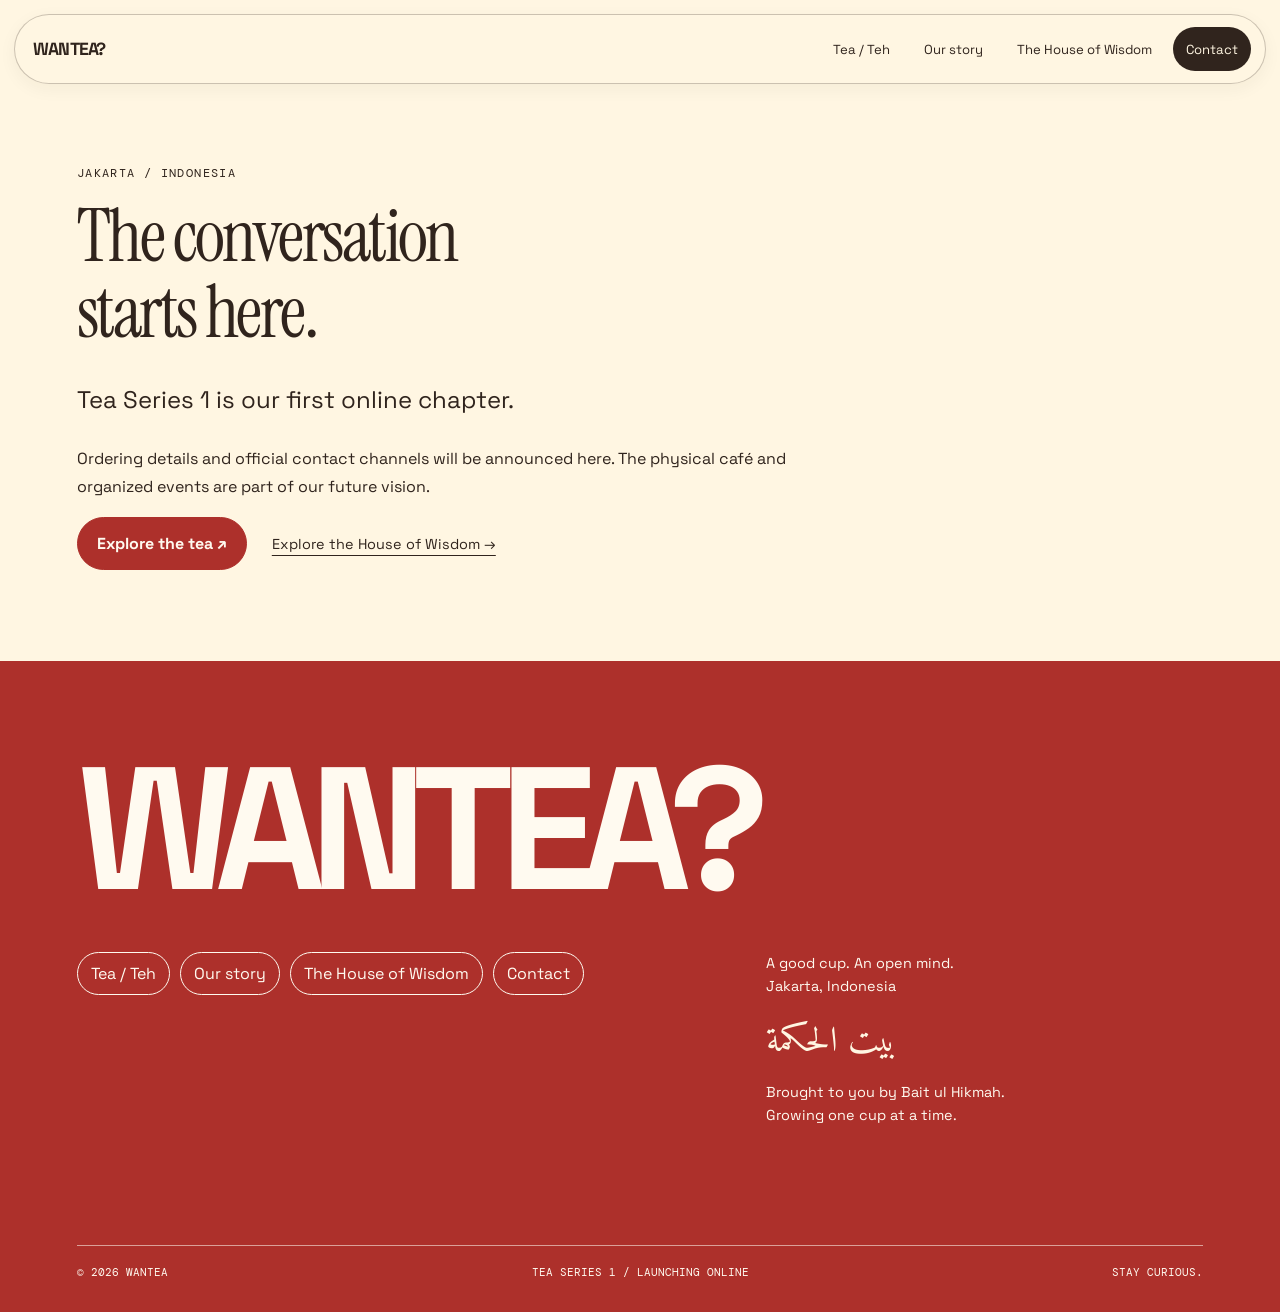
==== commit f49d69c7: "update 1.2" ====
--- a/contact/index.html
+++ b/contact/index.html
@@ -1 +1 @@
-<!doctype html><html lang="en"><head><meta charset="utf-8"><meta name="viewport" content="width=device-width,initial-scale=1"><title>Stay in the conversation — Wantea</title><meta name="description" content="Thoughtfully crafted tea from Jakarta. Discover Tea Series 1 and our vision for Bait ul Hikmah, a future café for curiosity and conversation."><meta name="theme-color" content="#fff6d8"><link rel="stylesheet" href="../assets/style.css"><link rel="stylesheet" href="../assets/evolution.css"><link rel="stylesheet" href="../assets/glass.css"></head><body><a class="skip" href="#main">Skip to content</a><nav class="nav" aria-label="Main navigation"><a class="brand" href="../">WAN TEA?</a><div class="navlinks" id="navigation"><a href="../menu/">Tea / Teh</a><a href="../story/">Our story</a><a href="../experiences/">The House of Wisdom</a><a href="../contact/">Contact</a></div><button class="menu-btn" aria-expanded="false" aria-controls="navigation">MENU</button></nav><main id="main"><section class="section story-opening"><div class="kicker">JAKARTA / INDONESIA</div><h1 class="editorial-title">The conversation<br>starts here.</h1><p class="lead">Tea Series 1 is our first online chapter.</p><p>Ordering details and official contact channels will be announced here. The physical café and organized events are part of our future vision.</p><a class="cta" href="../menu/">Explore the tea ↗</a><a class="text-link" href="../experiences/">Explore the House of Wisdom →</a></section></main><footer class="footer"><div class="footer-top"><a class="footer-logo" href="../">WAN<br>TEA?</a><div><div class="footer-links"><a href="../menu/">Tea / Teh</a><a href="../story/">Our story</a><a href="../experiences/">The House of Wisdom</a><a href="../contact/">Contact</a></div><p>A good cup. An open mind.<br>Jakarta, Indonesia</p><p class="footer-arabic" lang="ar" dir="rtl">بيت الحكمة</p><p>Brought to you by Bait ul Hikmah.<br>Growing one cup at a time.</p></div></div><div class="footer-note"><span>© 2026 Wantea</span><span>Tea Series 1 / launching online</span><span>Stay curious.</span></div></footer><script src="../assets/main.js"></script></body></html>
+<!doctype html><html lang="en"><head><meta charset="utf-8"><meta name="viewport" content="width=device-width,initial-scale=1"><title>Stay in the conversation — Wantea</title><meta name="description" content="Thoughtfully crafted tea from Jakarta. Discover Tea Series 1 and our vision for Bait ul Hikmah, a future café for curiosity and conversation."><meta name="theme-color" content="#fff6d8"><link rel="stylesheet" href="../assets/style.css"><link rel="stylesheet" href="../assets/evolution.css"><link rel="stylesheet" href="../assets/glass.css?v=20261016-3"></head><body><a class="skip" href="#main">Skip to content</a><nav class="nav" aria-label="Main navigation"><a class="brand" href="../">WAN TEA?</a><div class="navlinks" id="navigation"><a href="../menu/">Tea / Teh</a><a href="../story/">Our story</a><a href="../experiences/">The House of Wisdom</a><a href="../contact/">Contact</a></div><button class="menu-btn" aria-expanded="false" aria-controls="navigation">MENU</button></nav><main id="main"><section class="section story-opening"><div class="kicker">JAKARTA / INDONESIA</div><h1 class="editorial-title">The conversation<br>starts here.</h1><p class="lead">Tea Series 1 is our first online chapter.</p><p>Ordering details and official contact channels will be announced here. The physical café and organized events are part of our future vision.</p><a class="cta" href="../menu/">Explore the tea ↗</a><a class="text-link" href="../experiences/">Explore the House of Wisdom →</a></section></main><footer class="footer"><div class="footer-top"><a class="footer-logo" href="../">WANTEA?</a><div><div class="footer-links"><a href="../menu/">Tea / Teh</a><a href="../story/">Our story</a><a href="../experiences/">The House of Wisdom</a><a href="../contact/">Contact</a></div><p>A good cup. An open mind.<br>Jakarta, Indonesia</p><p class="footer-arabic" lang="ar" dir="rtl">بيت الحكمة</p><p>Brought to you by Bait ul Hikmah.<br>Growing one cup at a time.</p></div></div><div class="footer-note"><span>© 2026 Wantea</span><span>Tea Series 1 / launching online</span><span>Stay curious.</span></div></footer><script src="../assets/main.js?v=20261016-3"></script></body></html>
--- a/assets/glass.css
+++ b/assets/glass.css
@@ -1,25 +1,56 @@
-/* Translucent surfaces retain solid fallbacks and readable text contrast. */
-body{background:radial-gradient(ellipse at 85% 15%,#efbac16b,transparent 45%),radial-gradient(ellipse at 10% 48%,#c9d9c066,transparent 40%),#fff6e2}
-.nav,.pour-visual,.question-panel,.chapter-list article,.new-art,.size-buttons button,.topic-buttons button{border:1px solid #ffffffb3;box-shadow:inset 0 1px 0 #ffffffe6,inset 0 -1px 0 #ffffff38,0 14px 45px #49301d12}
-.nav{background:#fff8e9df;box-shadow:inset 0 1px 1px white,0 8px 30px #30241d16;border-color:#ffffffc9}
-.navlinks a{transition:background .2s,box-shadow .2s}.navlinks a:hover{background:#30241de6}
-.new-art{background:radial-gradient(ellipse at 15% 5%,#ffffffa6,transparent 65%),linear-gradient(140deg,#f4c7d1ab,#eed2bb66);border-radius:48% 48% 30px 30px}
-.pour-visual{border-radius:32px;background:radial-gradient(circle at 80% 25%,#ffffffcc,transparent 55%),linear-gradient(135deg,#f0d3b394,#eee4c980)}
-.question-space{background:linear-gradient(120deg,#eedbd5a6,#f8eedcc9)}
-.question-panel{background:#fffaf0c9;border-radius:28px;padding:32px;position:relative;overflow:hidden}
-.chapter-list article{padding:28px;border-radius:24px;background:#fffaf0b8}
-.size-buttons button,.topic-buttons button{background:#fffaf0d9;border-color:#fffaf0;color:#30241d;transition:background .2s,box-shadow .2s,transform .2s}
-.size-buttons button:hover,.topic-buttons button:hover{background:#ffffff;box-shadow:inset 0 1px 0 white,0 5px 15px #49301d1c;transform:translateY(-2px)}
-.size-buttons button[aria-pressed=true],.topic-buttons button[aria-pressed=true]{background:#49362feb;color:#fff6e2;border-color:#49362f;box-shadow:inset 0 1px 0 #ffffff40,0 6px 18px #30241d25}
-.cta{background:linear-gradient(145deg,#b74438,#9e2926);border:1px solid #ffffff66;box-shadow:inset 0 1px 0 #ffffff66,0 8px 22px #a52c2425}
-.cta.alt{background:#fffaf0d9;color:#30241d;border-color:#ffffff}
-.wisdom{background:radial-gradient(ellipse at 80% 20%,#55796580,transparent 60%),linear-gradient(130deg,#233d33,#304c40)}
-.wisdom-bottom{background:#ffffff0d;border:1px solid #ffffff2b;border-radius:24px;padding:30px;box-shadow:inset 0 1px 0 #ffffff20}
-.footer{background:#fff6e2e6}
-@supports ((backdrop-filter:blur(1px)) or (-webkit-backdrop-filter:blur(1px))){
- .nav{background:#fff8e9b8;-webkit-backdrop-filter:blur(22px) saturate(150%);backdrop-filter:blur(22px) saturate(150%)}
- .pour-visual,.question-panel,.chapter-list article,.new-art{-webkit-backdrop-filter:blur(16px) saturate(120%);backdrop-filter:blur(16px) saturate(120%)}
- .question-panel{background:#fffaf09e}.chapter-list article{background:#fffaf080}
+/* Restrained finishing layer: solid content, subtle frost only on navigation. */
+body{background:var(--cream)}
+.nav{background:#fff6e2f2;border:1px solid #30241d40;box-shadow:0 5px 18px #30241d0c;-webkit-backdrop-filter:blur(12px);backdrop-filter:blur(12px)}
+.navlinks a,.menu-btn{min-height:44px;display:inline-flex;align-items:center;justify-content:center}
+.menu-btn{display:none}
+.new-art{background:#efbac1;border:1px solid #ad302b30;border-radius:48% 48% 12px 12px;box-shadow:none}
+.pour-visual{background:#eadfc6;border:1px solid #30241d26;border-radius:20px}
+.chapter-list article{background:transparent;border:0;border-top:1px solid #30241d66;border-radius:0;box-shadow:none;padding:26px 0 0}
+.question-space{background:#f1dfda}
+.question-panel{background:#fffaf0;border:1px solid #30241d30;border-radius:20px;padding:32px;box-shadow:none}
+.size-buttons button,.topic-buttons button{background:#fffaf0;color:#30241d;border:1px solid #77665a;min-height:44px;transition:background .18s,color .18s}
+.size-buttons button:hover,.topic-buttons button:hover{background:#ebddc7}
+.size-buttons button[aria-pressed=true],.topic-buttons button[aria-pressed=true]{background:#30241d;color:#fff6e2;border-color:#30241d}
+.cta{background:#ad302b;color:#fffaf0;border:1px solid #ad302b;box-shadow:none;min-height:48px}
+.cta:hover{background:#81231f;color:#fffaf0;transform:none}
+.cta.alt{background:#fffaf0;color:#30241d;border-color:#77665a}
+.cta.alt:hover{background:#30241d;color:#fffaf0}
+.wisdom{background:#263f36;color:#fff6e2}
+.wisdom-bottom{background:transparent;border:0;padding:0;box-shadow:none}
+.footer{background:#ad302b;color:#fffaf0}
+.footer-links a:hover,.footer-links a:focus-visible{background:#fffaf0;color:#81231f}
+.footer-arabic{color:#fff6e2}
+.footer-note{line-height:1.6}
+.navlinks a[aria-current=page]{background:#30241d;color:#fff6e2}
+.hero-layout>div,.intro-grid>div,.wisdom-bottom>div{min-width:0}
+.story-opening p{line-height:1.75}
+.question-panel #question{margin-top:20px}
+.karak-mark{line-height:1}
+@media(min-width:801px){.navlinks{display:flex}.menu-btn{display:none}}
+@media(max-width:800px){
+ .menu-btn{display:inline-flex}.navlinks{display:none}
+ .nav.open{background:#fff6e2;-webkit-backdrop-filter:none;backdrop-filter:none}
+ .nav.open .navlinks{background:#fff6e2;border:1px solid #30241d55;border-radius:20px;padding:12px;box-shadow:0 14px 30px #30241d26;max-height:calc(100dvh - 110px);overflow-y:auto}
+ .nav.open .navlinks a{background:#fff6e2;color:#30241d;text-align:left;justify-content:flex-start}
+ .nav.open .navlinks a[aria-current=page],.nav.open .navlinks a:hover{background:#30241d;color:#fff6e2}
+ .question-panel{padding:24px}.question-panel #question{font-size:clamp(2rem,7vw,3rem)}
+ .footer{padding:60px 6vw 25px}.footer-links{gap:10px}.footer-links a{min-height:44px;display:inline-flex;align-items:center}
+ .hero-caption{line-height:1.6}.new-art{min-height:330px}.hero-foot{line-height:1.5}
 }
-@media(max-width:800px){.nav.open .navlinks{background:#fff8e9f5;border:1px solid #ffffff;border-radius:24px;box-shadow:inset 0 1px 0 white,0 18px 40px #30241d26}.question-panel,.wisdom-bottom{padding:24px}.chapter-list article{padding:24px}.question-panel #question{font-size:clamp(2rem,7vw,3rem)}}
-@media(prefers-reduced-transparency:reduce){.nav,.question-panel,.chapter-list article,.pour-visual{background:#fff6e2;backdrop-filter:none;-webkit-backdrop-filter:none}.new-art{background:#efbac1}}
+@media(prefers-reduced-transparency:reduce){.nav{background:#fff6e2;backdrop-filter:none;-webkit-backdrop-filter:none}}
+@media(prefers-reduced-motion:reduce){*,*:before,*:after{animation:none!important;transition:none!important;scroll-behavior:auto!important}}
+.footer-logo{line-height:.88}.menu-btn:hover{background:#30241d;color:#fff6e2}.new-art .art-note{color:#69221d}
+/* Product-led hero and restored oversized wordmark. */
+.hero-layout{grid-template-columns:1fr 1.15fr;gap:4vw}
+.hero-layout h1{font-size:clamp(3.7rem,6.7vw,7.5rem)}
+.product-hero{margin:0;min-width:0}
+.product-hero img{width:100%;height:auto;aspect-ratio:3/2;object-fit:cover;border-radius:4px;display:block}
+.product-hero figcaption{display:flex;justify-content:space-between;gap:14px;font-family:'DM Mono',monospace;font-size:.62rem;line-height:1.5;letter-spacing:.06em;margin-top:16px;color:#64554b}
+.footer-top{display:block}
+.footer-logo{display:block;font-size:clamp(4rem,13.6vw,15rem);line-height:.9;letter-spacing:-.085em;white-space:nowrap;margin-bottom:45px}
+.footer-top>div{display:grid;grid-template-columns:1.4fr 1fr;column-gap:6vw;align-items:start}
+.footer-links{max-width:none;grid-row:span 3;align-self:start}
+.footer-top>div>p{margin:0 0 16px}.footer-top>div>.footer-arabic{margin:0 0 10px;font-size:2.2rem}
+.question-panel{scroll-margin-top:110px}
+@media(max-width:800px){.hero-layout{grid-template-columns:1fr;gap:32px}.hero-layout h1{font-size:clamp(3.3rem,11.5vw,6rem)}.product-hero figcaption{font-size:.58rem}.footer-logo{font-size:clamp(3rem,16vw,8rem);margin-bottom:30px}.footer-top>div{display:block}.footer-links{margin-bottom:28px}.footer-note{margin-top:35px}}
+html{scroll-behavior:auto}
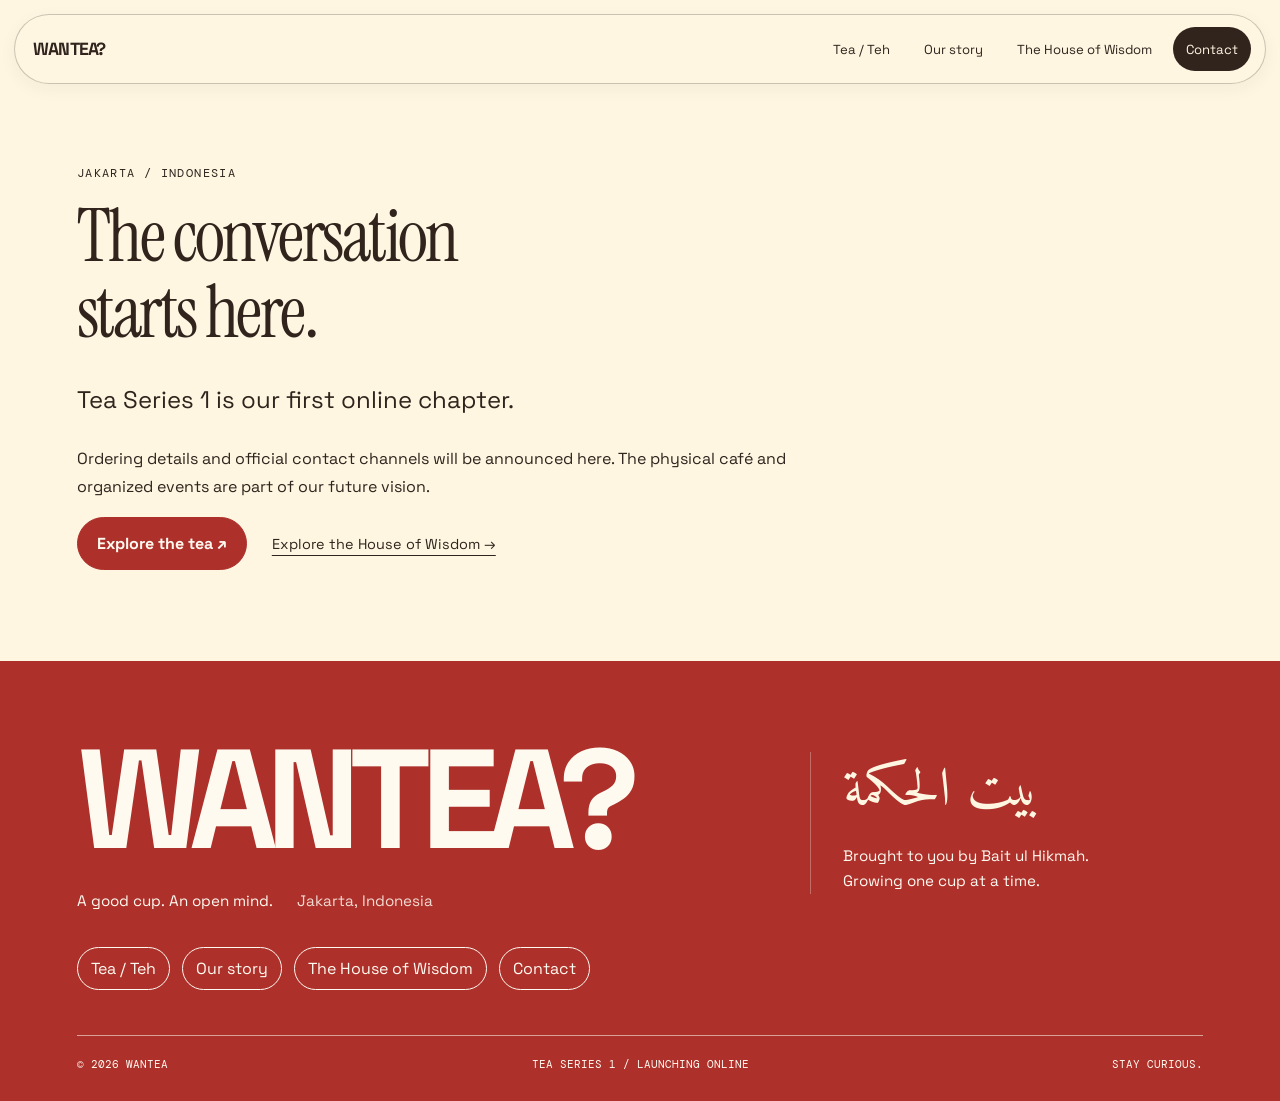
==== commit a7a1cb38: "update 1.3" ====
--- a/contact/index.html
+++ b/contact/index.html
@@ -1 +1 @@
-<!doctype html><html lang="en"><head><meta charset="utf-8"><meta name="viewport" content="width=device-width,initial-scale=1"><title>Stay in the conversation — Wantea</title><meta name="description" content="Thoughtfully crafted tea from Jakarta. Discover Tea Series 1 and our vision for Bait ul Hikmah, a future café for curiosity and conversation."><meta name="theme-color" content="#fff6d8"><link rel="stylesheet" href="../assets/style.css"><link rel="stylesheet" href="../assets/evolution.css"><link rel="stylesheet" href="../assets/glass.css?v=20261016-3"></head><body><a class="skip" href="#main">Skip to content</a><nav class="nav" aria-label="Main navigation"><a class="brand" href="../">WAN TEA?</a><div class="navlinks" id="navigation"><a href="../menu/">Tea / Teh</a><a href="../story/">Our story</a><a href="../experiences/">The House of Wisdom</a><a href="../contact/">Contact</a></div><button class="menu-btn" aria-expanded="false" aria-controls="navigation">MENU</button></nav><main id="main"><section class="section story-opening"><div class="kicker">JAKARTA / INDONESIA</div><h1 class="editorial-title">The conversation<br>starts here.</h1><p class="lead">Tea Series 1 is our first online chapter.</p><p>Ordering details and official contact channels will be announced here. The physical café and organized events are part of our future vision.</p><a class="cta" href="../menu/">Explore the tea ↗</a><a class="text-link" href="../experiences/">Explore the House of Wisdom →</a></section></main><footer class="footer"><div class="footer-top"><a class="footer-logo" href="../">WANTEA?</a><div><div class="footer-links"><a href="../menu/">Tea / Teh</a><a href="../story/">Our story</a><a href="../experiences/">The House of Wisdom</a><a href="../contact/">Contact</a></div><p>A good cup. An open mind.<br>Jakarta, Indonesia</p><p class="footer-arabic" lang="ar" dir="rtl">بيت الحكمة</p><p>Brought to you by Bait ul Hikmah.<br>Growing one cup at a time.</p></div></div><div class="footer-note"><span>© 2026 Wantea</span><span>Tea Series 1 / launching online</span><span>Stay curious.</span></div></footer><script src="../assets/main.js?v=20261016-3"></script></body></html>
+<!doctype html><html lang="en"><head><meta charset="utf-8"><meta name="viewport" content="width=device-width,initial-scale=1"><title>Stay in the conversation — Wantea</title><meta name="description" content="Thoughtfully crafted tea from Jakarta. Discover Tea Series 1 and our vision for Bait ul Hikmah, a future café for curiosity and conversation."><meta name="theme-color" content="#fff6d8"><link rel="stylesheet" href="../assets/style.css"><link rel="stylesheet" href="../assets/evolution.css"><link rel="stylesheet" href="../assets/glass.css?v=20261016-4"></head><body><a class="skip" href="#main">Skip to content</a><nav class="nav" aria-label="Main navigation"><a class="brand" href="../">WAN TEA?</a><div class="navlinks" id="navigation"><a href="../menu/">Tea / Teh</a><a href="../story/">Our story</a><a href="../experiences/">The House of Wisdom</a><a href="../contact/">Contact</a></div><button class="menu-btn" aria-expanded="false" aria-controls="navigation">MENU</button></nav><main id="main"><section class="section story-opening"><div class="kicker">JAKARTA / INDONESIA</div><h1 class="editorial-title">The conversation<br>starts here.</h1><p class="lead">Tea Series 1 is our first online chapter.</p><p>Ordering details and official contact channels will be announced here. The physical café and organized events are part of our future vision.</p><a class="cta" href="../menu/">Explore the tea ↗</a><a class="text-link" href="../experiences/">Explore the House of Wisdom →</a></section></main><footer class="footer"><div class="footer-brand-row"><div class="footer-identity"><a class="footer-logo" href="../">WANTEA?</a><p class="footer-tagline">A good cup. An open mind. <span>Jakarta, Indonesia</span></p></div><div class="footer-attribution"><p class="footer-arabic" lang="ar" dir="rtl">بيت الحكمة</p><p>Brought to you by Bait ul Hikmah.<br>Growing one cup at a time.</p></div></div><nav class="footer-links" aria-label="Footer navigation"><a href="../menu/">Tea / Teh</a><a href="../story/">Our story</a><a href="../experiences/">The House of Wisdom</a><a href="../contact/">Contact</a></nav><div class="footer-note"><span>© 2026 Wantea</span><span>Tea Series 1 / launching online</span><span>Stay curious.</span></div></footer><script src="../assets/main.js?v=20261016-3"></script></body></html>
--- a/assets/glass.css
+++ b/assets/glass.css
@@ -54,3 +54,16 @@
 .question-panel{scroll-margin-top:110px}
 @media(max-width:800px){.hero-layout{grid-template-columns:1fr;gap:32px}.hero-layout h1{font-size:clamp(3.3rem,11.5vw,6rem)}.product-hero figcaption{font-size:.58rem}.footer-logo{font-size:clamp(3rem,16vw,8rem);margin-bottom:30px}.footer-top>div{display:block}.footer-links{margin-bottom:28px}.footer-note{margin-top:35px}}
 html{scroll-behavior:auto}
+/* Footer: brand and attribution share one aligned row. */
+.footer{padding:72px 6vw 28px}
+.footer-brand-row{display:grid;grid-template-columns:minmax(0,1.7fr) minmax(260px,1fr);gap:5vw;align-items:center}
+.footer-identity{min-width:0}
+.footer .footer-logo{font-size:clamp(4rem,11vw,12rem);line-height:.95;letter-spacing:-.08em;margin:0;display:block;white-space:nowrap}
+.footer .footer-tagline{margin:22px 0 0;font-size:.95rem;line-height:1.6}
+.footer-tagline span{display:inline-block;margin-left:20px;opacity:.85}
+.footer-attribution{border-left:1px solid #fffaf04d;padding-left:32px}
+.footer .footer-attribution .footer-arabic{font-family:Amiri,serif;font-size:clamp(2.8rem,4.2vw,4.5rem);line-height:1.5;text-align:left;margin:0 0 10px;color:#fff6e2}
+.footer-attribution>p:last-child{font-size:.95rem;line-height:1.7;margin:0}
+.footer>.footer-links{display:flex;max-width:none;gap:12px;margin-top:34px;flex-wrap:wrap}
+.footer-note{margin-top:45px;padding-top:20px}
+@media(max-width:800px){.footer{padding:48px 6vw 24px}.footer-brand-row{grid-template-columns:1fr;gap:28px}.footer .footer-logo{font-size:clamp(3rem,16vw,8rem)}.footer .footer-tagline{font-size:.85rem;margin-top:16px}.footer-tagline span{display:block;margin:4px 0 0}.footer-attribution{border-left:0;border-top:1px solid #fffaf04d;padding:22px 0 0}.footer .footer-attribution .footer-arabic{font-size:2.8rem;margin-bottom:4px}.footer-attribution>p:last-child{font-size:.85rem}.footer>.footer-links{margin-top:26px;gap:10px}.footer-note{margin-top:28px}}
